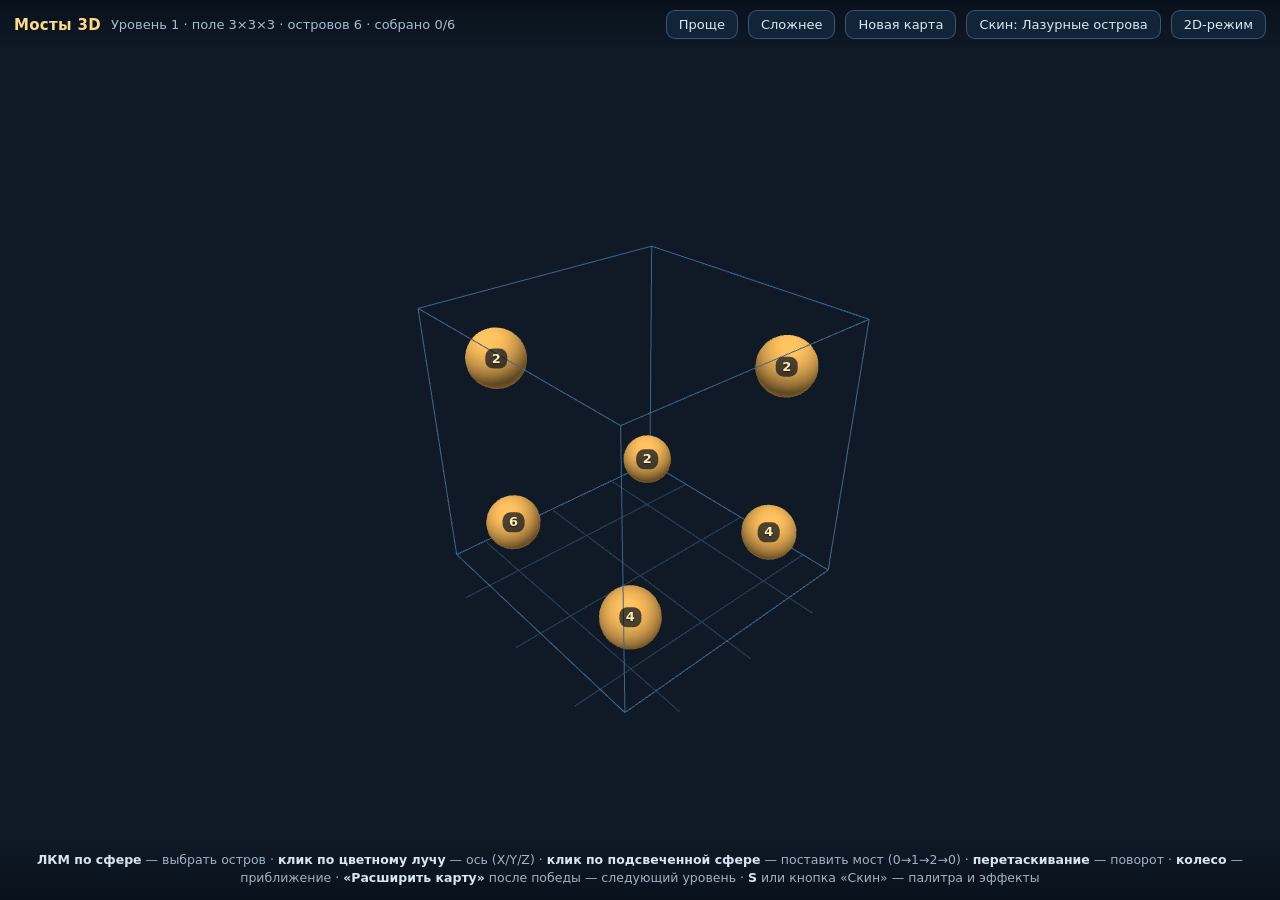
==== 3d.html @ b6498384 "add 3d mode" ====
<!DOCTYPE html>
<html lang="ru">
<head>
<meta charset="utf-8">
<meta name="viewport" content="width=device-width, initial-scale=1.0, maximum-scale=1.0, user-scalable=no">
<title>Мосты 3D — каркас</title>
<style>
  :root { color-scheme: dark; }

  * { box-sizing: border-box; }

  html, body {
    margin: 0;
    height: 100%;
    overflow: hidden;
    background: #0b1622;
    color: #e9eef5;
    font-family: "Segoe UI", system-ui, -apple-system, sans-serif;
  }

  #stage { position: fixed; inset: 0; }

  #gl {
    width: 100%;
    height: 100%;
    display: block;
    touch-action: none;
    cursor: grab;
  }

  #gl:active { cursor: grabbing; }

  #labels {
    position: absolute;
    inset: 0;
    pointer-events: none;
    overflow: hidden;
  }

  .label3d {
    position: absolute;
    left: 0;
    top: 0;
    min-width: 22px;
    padding: 1px 5px;
    border-radius: 8px;
    background: rgba(9, 18, 30, 0.72);
    color: #ffe9b8;
    font-size: 13px;
    font-weight: 700;
    line-height: 1.35;
    text-align: center;
    white-space: nowrap;
    text-shadow: 0 1px 2px rgba(0, 0, 0, 0.6);
    transition: color 0.15s ease, background 0.15s ease;
  }

  .label3d.done { color: #9df0b4; }

  .label3d.selected {
    color: #12202e;
    background: #ffe07a;
  }

  .label3d.candidate {
    color: #d9ecff;
    background: rgba(28, 74, 116, 0.85);
  }

  #hud {
    position: fixed;
    top: 0;
    left: 0;
    right: 0;
    display: flex;
    align-items: center;
    gap: 10px;
    flex-wrap: wrap;
    padding: 10px 14px;
    background: linear-gradient(180deg, rgba(8, 16, 27, 0.92), rgba(8, 16, 27, 0));
    pointer-events: none;
  }

  #hud .brand {
    font-size: 15px;
    font-weight: 700;
    letter-spacing: 0.3px;
    color: #ffd98a;
    pointer-events: auto;
  }

  #hud .status {
    font-size: 13px;
    color: #a8bccf;
    margin-right: auto;
    pointer-events: auto;
  }

  #hud button {
    pointer-events: auto;
    border: 1px solid rgba(140, 180, 220, 0.35);
    background: rgba(20, 40, 62, 0.85);
    color: #dbe8f5;
    font: inherit;
    font-size: 13px;
    padding: 6px 12px;
    border-radius: 9px;
    cursor: pointer;
    transition: background 0.15s ease, border-color 0.15s ease;
  }

  #hud button:hover {
    background: rgba(34, 66, 98, 0.95);
    border-color: rgba(160, 205, 245, 0.6);
  }

  #hint {
    position: fixed;
    left: 0;
    right: 0;
    bottom: 0;
    padding: 10px 14px 12px;
    font-size: 12.5px;
    line-height: 1.5;
    color: #9fb4c8;
    background: linear-gradient(0deg, rgba(8, 16, 27, 0.92), rgba(8, 16, 27, 0));
    text-align: center;
    pointer-events: none;
  }

  #hint b { color: #d6e6f5; }

  #banner {
    position: fixed;
    left: 50%;
    top: 50%;
    transform: translate(-50%, -50%);
    padding: 22px 34px;
    border-radius: 18px;
    background: rgba(16, 44, 34, 0.94);
    border: 1px solid rgba(120, 220, 160, 0.5);
    box-shadow: 0 18px 50px rgba(0, 0, 0, 0.5);
    text-align: center;
    transition: opacity 0.2s ease;
  }

  #banner .title {
    font-size: 26px;
    font-weight: 800;
    color: #9df0b4;
    margin-bottom: 6px;
  }

  #banner .sub { font-size: 13px; color: #b9d8c6; }

  #banner button {
    margin-top: 14px;
    padding: 9px 20px;
    border-radius: 10px;
    border: 1px solid rgba(120, 220, 160, 0.55);
    background: rgba(38, 96, 66, 0.9);
    color: #dcffe9;
    font: inherit;
    font-weight: 700;
    cursor: pointer;
  }

  #banner button:hover { background: rgba(52, 124, 86, 0.95); }

  #banner.hidden { opacity: 0; pointer-events: none; }

  /*
   * Панель скинов: карточки с названием, описанием и цветами палитры.
   * Названия и цвета подставляет game3d.js из renderer3d/skins.js.
   */
  #skin-panel {
    position: fixed;
    top: 58px;
    right: 14px;
    width: min(320px, calc(100vw - 28px));
    padding: 12px;
    display: flex;
    flex-direction: column;
    gap: 8px;
    border-radius: 14px;
    background: rgba(12, 24, 38, 0.96);
    border: 1px solid rgba(140, 180, 220, 0.35);
    box-shadow: 0 18px 46px rgba(0, 0, 0, 0.55);
    z-index: 5;
  }

  #skin-panel.hidden { display: none; }

  #skin-panel .panel-title {
    padding: 0 2px 2px;
    font-size: 11.5px;
    letter-spacing: 0.07em;
    text-transform: uppercase;
    color: #8fa6bb;
  }

  .skin-card {
    display: grid;
    grid-template-columns: 1fr auto;
    gap: 2px 10px;
    align-items: center;
    width: 100%;
    padding: 9px 11px;
    border-radius: 11px;
    border: 1px solid rgba(140, 180, 220, 0.22);
    background: rgba(19, 36, 55, 0.75);
    color: #dbe8f5;
    font: inherit;
    text-align: left;
    cursor: pointer;
    transition: background 0.15s ease, border-color 0.15s ease;
  }

  .skin-card:hover {
    background: rgba(30, 54, 80, 0.9);
    border-color: rgba(160, 205, 245, 0.5);
  }

  .skin-card.active {
    border-color: #ffd98a;
    background: rgba(38, 56, 74, 0.95);
    box-shadow: inset 0 0 0 1px rgba(255, 217, 138, 0.45);
  }

  .skin-card .skin-name { font-size: 13.5px; font-weight: 700; }

  .skin-card .skin-desc {
    grid-column: 1;
    font-size: 11.5px;
    color: #9fb4c8;
  }

  .skin-card .skin-swatches {
    grid-column: 2;
    grid-row: 1 / span 2;
    display: flex;
    gap: 4px;
  }

  .skin-card .skin-swatch {
    display: block;
    width: 12px;
    height: 26px;
    border-radius: 4px;
    border: 1px solid rgba(0, 0, 0, 0.35);
  }

  #skin-panel .panel-close {
    align-self: flex-end;
    padding: 5px 12px;
    border-radius: 9px;
    border: 1px solid rgba(140, 180, 220, 0.35);
    background: rgba(20, 40, 62, 0.85);
    color: #dbe8f5;
    font: inherit;
    font-size: 12.5px;
    cursor: pointer;
  }

  #skin-panel .panel-close:hover { background: rgba(34, 66, 98, 0.95); }

  #fallback {
    position: fixed;
    inset: 0;
    display: none;
    align-items: center;
    justify-content: center;
    padding: 30px;
    text-align: center;
    font-size: 15px;
    color: #f0b6b6;
    background: #140d0d;
  }
</style>
</head>
<body>

<div id="stage">
  <canvas id="gl"></canvas>
  <div id="labels"></div>
</div>

<div id="hud">
  <span class="brand">Мосты&nbsp;3D</span>
  <span class="status" id="status">…</span>
  <button id="btn-easier" type="button">Проще</button>
  <button id="btn-harder" type="button">Сложнее</button>
  <button id="btn-new" type="button">Новая карта</button>
  <button id="btn-skin" type="button" aria-haspopup="dialog" aria-expanded="false" aria-controls="skin-panel">Скин</button>
  <a href="index.html"><button type="button">2D-режим</button></a>
</div>

<div id="skin-panel" class="hidden" role="dialog" aria-label="Скин сцены" aria-hidden="true">
  <div class="panel-title">Скин сцены</div>

  <button class="skin-card" type="button" data-skin-id="default">
    <span class="skin-name">Лазурные острова</span>
    <span class="skin-swatches">
      <i class="skin-swatch"></i><i class="skin-swatch"></i><i class="skin-swatch"></i>
    </span>
    <span class="skin-desc">Классическая светлая лагуна</span>
  </button>

  <button class="skin-card" type="button" data-skin-id="night">
    <span class="skin-name">Лунная ночь</span>
    <span class="skin-swatches">
      <i class="skin-swatch"></i><i class="skin-swatch"></i><i class="skin-swatch"></i>
    </span>
    <span class="skin-desc">Тёмная вода и серебряные мосты</span>
  </button>

  <button class="skin-card" type="button" data-skin-id="experimental">
    <span class="skin-name">Дикие биомы</span>
    <span class="skin-swatches">
      <i class="skin-swatch"></i><i class="skin-swatch"></i><i class="skin-swatch"></i>
    </span>
    <span class="skin-desc">Эксперимент: биомы островов и пыльца</span>
  </button>

  <button class="panel-close" type="button" data-skin-close>Закрыть</button>
</div>

<div id="hint">
  <b>ЛКМ по сфере</b> — выбрать остров · <b>клик по цветному лучу</b> — ось (X/Y/Z) ·
  <b>клик по подсвеченной сфере</b> — поставить мост (0→1→2→0) ·
  <b>перетаскивание</b> — поворот · <b>колесо</b> — приближение ·
  <b>«Расширить карту»</b> после победы — следующий уровень ·
  <b>S</b> или кнопка «Скин» — палитра и эффекты
</div>

<div id="banner" class="hidden">
  <div class="title">Готово!</div>
  <div class="sub" id="banner-sub">Все числа совпали, острова связаны.</div>
  <button id="btn-expand" type="button">Расширить карту</button>
</div>

<div id="fallback">
  Похоже, WebGL недоступен в этом браузере — 3D-каркас не запустился.
  <br>Попробуйте другой браузер или включите аппаратное ускорение.
</div>

<script src="logic3d/spike.js"></script>
<script src="logic3d/game.js"></script>
<script src="renderer3d/math.js"></script>
<script src="renderer3d/gl.js"></script>
<script src="renderer3d/camera.js"></script>
<script src="renderer3d/skins.js"></script>
<script src="renderer3d/effects3d.js"></script>
<script src="renderer3d/game3d.js"></script>
<script>
  (function () {
    "use strict";

    let app = null;

    try {
      app = new Bridges3DApp({
        canvas: document.getElementById("gl"),
        labelsEl: document.getElementById("labels"),
        statusEl: document.getElementById("status"),
        bannerEl: document.getElementById("banner"),
        bannerSubEl: document.getElementById("banner-sub"),
        skinButtonEl: document.getElementById("btn-skin"),
        skinPanelEl: document.getElementById("skin-panel"),
        size: 3
      });
    } catch (error) {
      console.error(error);
      document.getElementById("fallback").style.display = "flex";
      return;
    }

    document.getElementById("btn-new").addEventListener("click", function () {
      app.newLevel(app.size);
    });

    document.getElementById("btn-harder").addEventListener("click", function () {
      app.newLevel(Math.min(6, app.size + 1));
    });

    document.getElementById("btn-easier").addEventListener("click", function () {
      app.newLevel(Math.max(3, app.size - 1));
    });

    // Продолжение после победы: куб растёт, добавляются новые острова.
    document.getElementById("btn-expand").addEventListener("click", function () {
      app.expandLevel();
    });

    // Для отладки из консоли и будущих тестов.
    window.app3d = app;
  })();
</script>

</body>
</html>
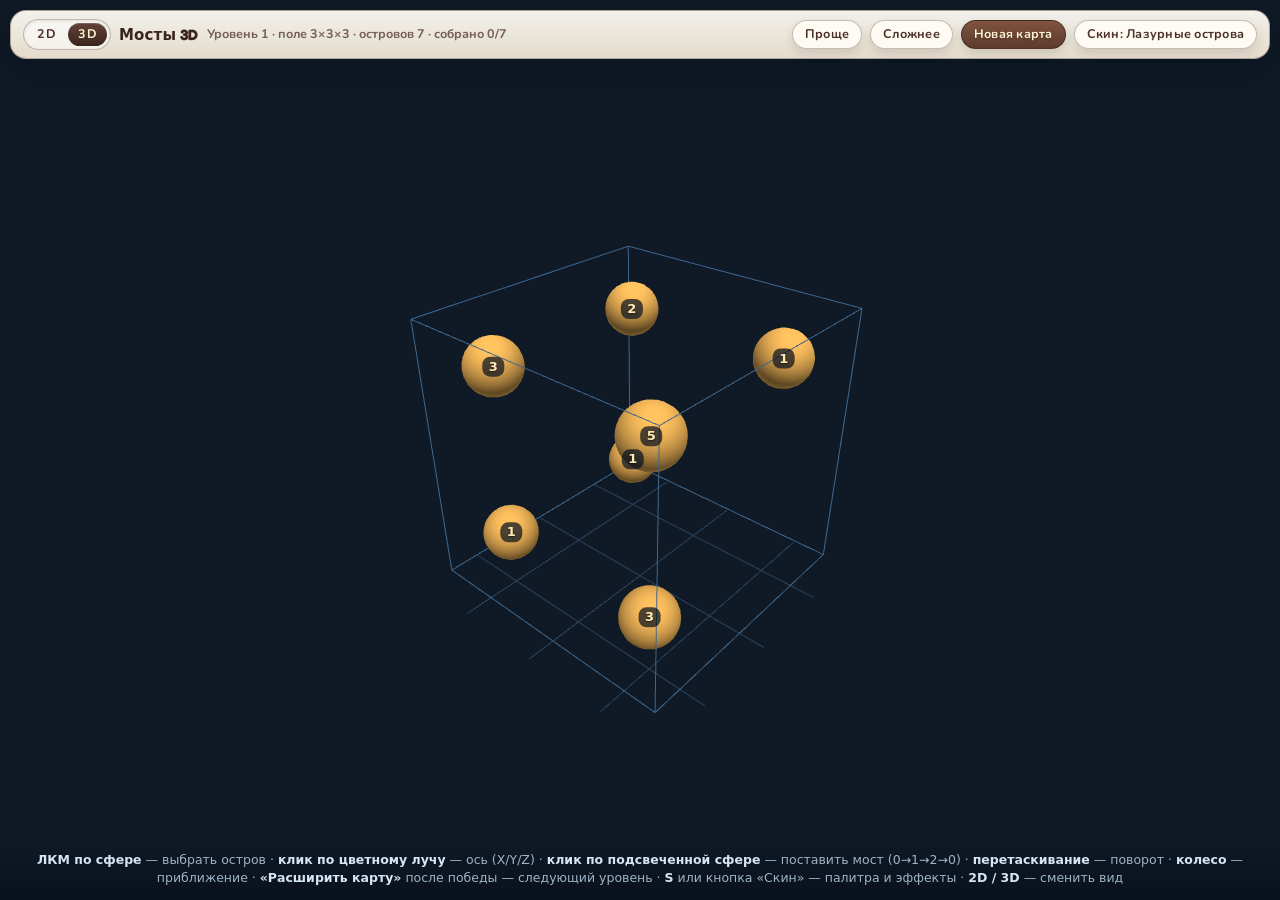
==== commit 55954992: "connect 3d and 2d and smth changes" ====
--- a/3d.html
+++ b/3d.html
@@ -3,7 +3,10 @@
 <head>
 <meta charset="utf-8">
 <meta name="viewport" content="width=device-width, initial-scale=1.0, maximum-scale=1.0, user-scalable=no">
-<title>Мосты 3D — каркас</title>
+<title>Мосты 3D — объёмные мосты</title>
+<link rel="preconnect" href="https://fonts.googleapis.com">
+<link rel="preconnect" href="https://fonts.gstatic.com" crossorigin>
+<link href="https://fonts.googleapis.com/css2?family=Fredoka:wght@500;600;700&family=Nunito:wght@400;700&display=swap" rel="stylesheet">
 <style>
   :root { color-scheme: dark; }
 
@@ -29,6 +32,9 @@
   }
 
   #gl:active { cursor: grabbing; }
+
+  /* Пока идёт генерация в Worker, поле остаётся на экране. */
+  body[data-pending="1"] #gl { cursor: progress; }
 
   #labels {
     position: absolute;
@@ -67,52 +73,7 @@
     background: rgba(28, 74, 116, 0.85);
   }
 
-  #hud {
-    position: fixed;
-    top: 0;
-    left: 0;
-    right: 0;
-    display: flex;
-    align-items: center;
-    gap: 10px;
-    flex-wrap: wrap;
-    padding: 10px 14px;
-    background: linear-gradient(180deg, rgba(8, 16, 27, 0.92), rgba(8, 16, 27, 0));
-    pointer-events: none;
-  }
-
-  #hud .brand {
-    font-size: 15px;
-    font-weight: 700;
-    letter-spacing: 0.3px;
-    color: #ffd98a;
-    pointer-events: auto;
-  }
-
-  #hud .status {
-    font-size: 13px;
-    color: #a8bccf;
-    margin-right: auto;
-    pointer-events: auto;
-  }
-
-  #hud button {
-    pointer-events: auto;
-    border: 1px solid rgba(140, 180, 220, 0.35);
-    background: rgba(20, 40, 62, 0.85);
-    color: #dbe8f5;
-    font: inherit;
-    font-size: 13px;
-    padding: 6px 12px;
-    border-radius: 9px;
-    cursor: pointer;
-    transition: background 0.15s ease, border-color 0.15s ease;
-  }
-
-  #hud button:hover {
-    background: rgba(34, 66, 98, 0.95);
-    border-color: rgba(160, 205, 245, 0.6);
-  }
+  /* Верхняя панель HUD и переключатель 2D/3D — в hud/hud.css. */
 
   #hint {
     position: fixed;
@@ -277,8 +238,9 @@
     background: #140d0d;
   }
 </style>
+<link rel="stylesheet" href="hud/hud.css">
 </head>
-<body>
+<body data-hud="overlay" data-mode="3d">
 
 <div id="stage">
   <canvas id="gl"></canvas>
@@ -286,13 +248,13 @@
 </div>
 
 <div id="hud">
+  <div class="mode-switch-slot" id="modeSwitch"></div>
   <span class="brand">Мосты&nbsp;3D</span>
   <span class="status" id="status">…</span>
-  <button id="btn-easier" type="button">Проще</button>
-  <button id="btn-harder" type="button">Сложнее</button>
-  <button id="btn-new" type="button">Новая карта</button>
-  <button id="btn-skin" type="button" aria-haspopup="dialog" aria-expanded="false" aria-controls="skin-panel">Скин</button>
-  <a href="index.html"><button type="button">2D-режим</button></a>
+  <button id="btn-easier" class="hud-btn" type="button">Проще</button>
+  <button id="btn-harder" class="hud-btn" type="button">Сложнее</button>
+  <button id="btn-new" class="hud-btn is-primary" type="button">Новая карта</button>
+  <button id="btn-skin" class="hud-btn" type="button" aria-haspopup="dialog" aria-expanded="false" aria-controls="skin-panel">Скин</button>
 </div>
 
 <div id="skin-panel" class="hidden" role="dialog" aria-label="Скин сцены" aria-hidden="true">
@@ -330,7 +292,8 @@
   <b>клик по подсвеченной сфере</b> — поставить мост (0→1→2→0) ·
   <b>перетаскивание</b> — поворот · <b>колесо</b> — приближение ·
   <b>«Расширить карту»</b> после победы — следующий уровень ·
-  <b>S</b> или кнопка «Скин» — палитра и эффекты
+  <b>S</b> или кнопка «Скин» — палитра и эффекты ·
+  <b>2D / 3D</b> — сменить вид
 </div>
 
 <div id="banner" class="hidden">
@@ -345,16 +308,28 @@
 </div>
 
 <script src="logic3d/spike.js"></script>
+<script src="logic3d/generator.js"></script>
 <script src="logic3d/game.js"></script>
 <script src="renderer3d/math.js"></script>
 <script src="renderer3d/gl.js"></script>
 <script src="renderer3d/camera.js"></script>
 <script src="renderer3d/skins.js"></script>
 <script src="renderer3d/effects3d.js"></script>
+<script src="renderer3d/input.js"></script>
 <script src="renderer3d/game3d.js"></script>
+<script src="hud/hud.js"></script>
 <script>
   (function () {
     "use strict";
+
+    /*
+     * Общий HUD: переключатель 2D/3D и отметка текущего режима на <body>.
+     * Ставим до создания приложения, чтобы панель была на месте сразу.
+     */
+    if (window.BridgesHUD) {
+      window.BridgesHUD.applyMode("3d");
+      window.BridgesHUD.mountSwitch("#modeSwitch", "3d");
+    }
 
     let app = null;
 
@@ -375,22 +350,48 @@
       return;
     }
 
+    /*
+     * Уровни запрашиваются через requestLevel: поле подбирается в Worker,
+     * поэтому кнопки не замораживают страницу на больших размерах.
+     */
     document.getElementById("btn-new").addEventListener("click", function () {
-      app.newLevel(app.size);
+      app.requestLevel(app.size);
     });
 
     document.getElementById("btn-harder").addEventListener("click", function () {
-      app.newLevel(Math.min(6, app.size + 1));
+      app.requestLevel(Math.min(6, app.size + 1));
     });
 
     document.getElementById("btn-easier").addEventListener("click", function () {
-      app.newLevel(Math.max(3, app.size - 1));
+      app.requestLevel(Math.max(3, app.size - 1));
     });
 
     // Продолжение после победы: куб растёт, добавляются новые острова.
     document.getElementById("btn-expand").addEventListener("click", function () {
+      // Ошибка расширения уже пишется в статус самим приложением.
       app.expandLevel();
     });
+
+    /*
+     * Панель скинов всегда раскрывается под HUD: на узких экранах
+     * верхняя панель переносится на вторую строку и становится выше.
+     */
+    (function () {
+      const bar = document.getElementById("hud");
+      const panel = document.getElementById("skin-panel");
+      const skinButton = document.getElementById("btn-skin");
+
+      if (!bar || !panel) return;
+
+      const placePanel = function () {
+        panel.style.top =
+          Math.round(bar.getBoundingClientRect().bottom + 8) + "px";
+      };
+
+      if (skinButton) skinButton.addEventListener("click", placePanel);
+
+      window.addEventListener("resize", placePanel);
+    })();
 
     // Для отладки из консоли и будущих тестов.
     window.app3d = app;
--- a/hud/hud.css
+++ b/hud/hud.css
@@ -0,0 +1,573 @@
+/*
+ * Общий HUD «Мостов».
+ *
+ * Здесь только две вещи:
+ *
+ *   1. Переключатель режимов 2D / 3D — он одинаковый на обеих страницах
+ *      и опирается на общую палитру из style.css (дерево, золото, пергамент).
+ *   2. Оформление верхней панели 3D-страницы, где HUD лежит поверх WebGL-сцены.
+ *      Эти правила включаются атрибутом body[data-hud="overlay"], поэтому
+ *      2D-вёрстку они не задевают.
+ *
+ * Ночной и экспериментальный скины дают свои варианты — как в style.css.
+ */
+
+/* =========================================================
+   ПЕРЕКЛЮЧАТЕЛЬ 2D / 3D
+   ========================================================= */
+
+.mode-switch {
+    display: inline-flex;
+    align-items: center;
+    gap: 2px;
+
+    padding: 3px;
+
+    border: 1px solid rgba(98, 66, 56, 0.35);
+    border-radius: 999px;
+
+    background: rgba(255, 253, 247, 0.82);
+
+    box-shadow: 0 4px 10px rgba(58, 36, 29, 0.14);
+
+    /* HUD 3D-страницы отключает мышь на панели, переключатель — исключение. */
+    pointer-events: auto;
+}
+
+.mode-switch-option {
+    position: relative;
+
+    display: inline-flex;
+    align-items: center;
+    justify-content: center;
+
+    min-width: 38px;
+    padding: 5px 10px;
+
+    border-radius: 999px;
+
+    color: #4b3027;
+
+    font: 700 12.5px/1 "Nunito", sans-serif;
+    letter-spacing: 0.04em;
+    text-decoration: none;
+
+    transition:
+        background 160ms ease,
+        color 160ms ease,
+        transform 160ms ease;
+}
+
+.mode-switch-option:hover {
+    background: rgba(245, 158, 11, 0.16);
+}
+
+.mode-switch-option.is-active {
+    background: linear-gradient(180deg, #624238, #3a241d);
+
+    color: #fff3d6;
+
+    box-shadow: inset 0 1px 0 rgba(255, 255, 255, 0.18);
+}
+
+.mode-switch-option:active {
+    transform: translateY(1px);
+}
+
+.mode-switch-option:focus-visible {
+    outline: 3px solid #fcd34d;
+    outline-offset: 2px;
+}
+
+.mode-switch-label {
+    pointer-events: none;
+}
+
+/* Точка у режима, в котором играли в прошлый раз. */
+.mode-switch-dot {
+    position: absolute;
+    top: 4px;
+    right: 5px;
+
+    width: 5px;
+    height: 5px;
+
+    border-radius: 50%;
+
+    background: #f59e0b;
+}
+
+.mode-switch-option.is-active .mode-switch-dot {
+    background: #fcd34d;
+}
+
+/* Место под переключатель в шапке 2D-страницы. */
+.game-header .mode-switch-slot {
+    position: absolute;
+    top: 14px;
+    left: 16px;
+
+    z-index: 2;
+}
+
+body[data-skin="night"] .mode-switch {
+    border-color: rgba(148, 163, 184, 0.35);
+
+    background: rgba(15, 23, 42, 0.85);
+}
+
+body[data-skin="night"] .mode-switch-option {
+    color: #cbd5e1;
+}
+
+body[data-skin="night"] .mode-switch-option:hover {
+    background: rgba(148, 163, 184, 0.18);
+}
+
+body[data-skin="night"] .mode-switch-option.is-active {
+    background: linear-gradient(180deg, #e2e8f0, #cbd5e1);
+
+    color: #0f172a;
+}
+
+body[data-skin="experimental"] .mode-switch {
+    border-color: rgba(180, 83, 9, 0.45);
+
+    background: rgba(255, 251, 235, 0.9);
+}
+
+body[data-skin="experimental"] .mode-switch-option.is-active {
+    background: linear-gradient(180deg, #b45309, #92400e);
+}
+
+
+/* =========================================================
+   HUD ПОВЕРХ 3D-СЦЕНЫ
+   ========================================================= */
+
+body[data-hud="overlay"] #hud {
+    position: fixed;
+    top: 10px;
+    left: 10px;
+    right: 10px;
+
+    z-index: 4;
+
+    display: flex;
+    align-items: center;
+    gap: 8px;
+    flex-wrap: wrap;
+
+    padding: 8px 12px;
+
+    border: 1.5px solid rgba(98, 66, 56, 0.42);
+    border-radius: 16px;
+
+    background:
+        linear-gradient(
+            180deg,
+            rgba(255, 253, 247, 0.95),
+            rgba(251, 241, 222, 0.9)
+        );
+
+    box-shadow: 0 12px 28px rgba(6, 16, 26, 0.38);
+
+    color: #4b3027;
+
+    pointer-events: none;
+}
+
+body[data-hud="overlay"] #hud .brand {
+    font-family: "Fredoka", "Segoe UI", system-ui, sans-serif;
+    font-size: 15px;
+    font-weight: 700;
+    letter-spacing: 0.01em;
+
+    color: #3a241d;
+
+    pointer-events: auto;
+}
+
+body[data-hud="overlay"] #hud .status {
+    margin-right: auto;
+
+    font: 700 12.5px/1.35 "Nunito", "Segoe UI", system-ui, sans-serif;
+
+    color: #765e52;
+
+    pointer-events: auto;
+}
+
+body[data-hud="overlay"] .hud-btn {
+    display: inline-flex;
+    align-items: center;
+    gap: 6px;
+
+    padding: 7px 12px;
+
+    border: 1px solid rgba(98, 66, 56, 0.35);
+    border-radius: 999px;
+
+    background: rgba(255, 253, 247, 0.9);
+
+    color: #4b3027;
+
+    font: 700 12.5px/1 "Nunito", "Segoe UI", system-ui, sans-serif;
+    letter-spacing: 0.02em;
+
+    cursor: pointer;
+
+    box-shadow: 0 4px 10px rgba(58, 36, 29, 0.14);
+
+    pointer-events: auto;
+
+    transition:
+        transform 160ms ease,
+        background 160ms ease,
+        box-shadow 160ms ease;
+}
+
+body[data-hud="overlay"] .hud-btn:hover {
+    transform: translateY(-1px);
+
+    background: #fffdf7;
+
+    box-shadow: 0 7px 16px rgba(58, 36, 29, 0.2);
+}
+
+body[data-hud="overlay"] .hud-btn:active {
+    transform: translateY(0);
+}
+
+body[data-hud="overlay"] .hud-btn:focus-visible {
+    outline: 3px solid #fcd34d;
+    outline-offset: 2px;
+}
+
+body[data-hud="overlay"] .hud-btn.is-primary {
+    border-color: rgba(35, 24, 19, 0.5);
+
+    background: linear-gradient(180deg, #80543f, #5c3b2f);
+
+    color: #fff3d6;
+
+    text-shadow: 0 1px 2px rgba(35, 24, 19, 0.45);
+}
+
+body[data-hud="overlay"] .hud-btn.is-primary:hover {
+    background: linear-gradient(180deg, #9a6b4f, #704936);
+}
+
+/* На пергаментной панели переключателю нужен лёгкий «вдавленный» вид. */
+body[data-hud="overlay"] .mode-switch {
+    background: rgba(255, 255, 255, 0.55);
+
+    box-shadow: inset 0 1px 3px rgba(58, 36, 29, 0.12);
+}
+
+/* ---------- ночной скин ---------- */
+
+body[data-hud="overlay"][data-skin="night"] #hud {
+    border-color: rgba(148, 163, 184, 0.35);
+
+    background:
+        linear-gradient(
+            180deg,
+            rgba(30, 41, 59, 0.96),
+            rgba(15, 23, 42, 0.92)
+        );
+
+    color: #e2e8f0;
+}
+
+body[data-hud="overlay"][data-skin="night"] #hud .brand {
+    color: #f8fafc;
+}
+
+body[data-hud="overlay"][data-skin="night"] #hud .status {
+    color: #cbd5e1;
+}
+
+body[data-hud="overlay"][data-skin="night"] .hud-btn {
+    border-color: rgba(148, 163, 184, 0.35);
+
+    background: rgba(30, 41, 59, 0.9);
+
+    color: #e2e8f0;
+
+    box-shadow: 0 4px 10px rgba(0, 0, 0, 0.35);
+}
+
+body[data-hud="overlay"][data-skin="night"] .hud-btn:hover {
+    background: rgba(51, 65, 85, 0.95);
+
+    box-shadow: 0 7px 16px rgba(0, 0, 0, 0.45);
+}
+
+body[data-hud="overlay"][data-skin="night"] .hud-btn.is-primary {
+    border-color: rgba(148, 163, 184, 0.45);
+
+    background: linear-gradient(180deg, #334155, #1e293b);
+
+    color: #f8fafc;
+}
+
+/* ---------- экспериментальный скин ---------- */
+
+body[data-hud="overlay"][data-skin="experimental"] #hud {
+    border-color: rgba(180, 83, 9, 0.45);
+
+    background:
+        linear-gradient(
+            180deg,
+            rgba(255, 251, 235, 0.97),
+            rgba(254, 243, 199, 0.93)
+        );
+}
+
+body[data-hud="overlay"][data-skin="experimental"] #hud .brand {
+    color: #7c2d12;
+}
+
+body[data-hud="overlay"][data-skin="experimental"] .hud-btn.is-primary {
+    border-color: rgba(120, 53, 15, 0.5);
+
+    background: linear-gradient(180deg, #b45309, #92400e);
+}
+
+
+/* =========================================================
+   ОСТАЛЬНОЕ ОФОРМЛЕНИЕ 3D-СТРАНИЦЫ В ТОЙ ЖЕ ПАЛИТРЕ
+   ========================================================= */
+
+body[data-hud="overlay"] #banner {
+    border: 2px solid rgba(139, 98, 83, 0.55);
+
+    background:
+        linear-gradient(
+            180deg,
+            rgba(255, 253, 247, 0.97),
+            rgba(243, 227, 196, 0.96)
+        );
+
+    color: #4b3027;
+
+    box-shadow: 0 24px 60px rgba(3, 10, 18, 0.55);
+}
+
+body[data-hud="overlay"] #banner .title {
+    font-family: "Fredoka", "Segoe UI", system-ui, sans-serif;
+
+    color: #3f783d;
+}
+
+body[data-hud="overlay"] #banner .sub {
+    color: #765e52;
+}
+
+body[data-hud="overlay"] #banner button {
+    border: 1px solid rgba(35, 24, 19, 0.45);
+
+    background: linear-gradient(180deg, #80543f, #5c3b2f);
+
+    color: #fff3d6;
+
+    text-shadow: 0 1px 2px rgba(35, 24, 19, 0.45);
+
+    box-shadow:
+        0 5px 0 rgba(45, 30, 22, 0.35),
+        0 12px 22px rgba(20, 12, 8, 0.3);
+}
+
+body[data-hud="overlay"] #banner button:hover {
+    background: linear-gradient(180deg, #9a6b4f, #704936);
+}
+
+body[data-hud="overlay"] #skin-panel {
+    top: 70px;
+
+    border: 1.5px solid rgba(98, 66, 56, 0.45);
+
+    background:
+        linear-gradient(
+            180deg,
+            rgba(255, 253, 247, 0.98),
+            rgba(247, 236, 214, 0.97)
+        );
+
+    color: #3b2923;
+
+    box-shadow: 0 24px 50px rgba(4, 12, 20, 0.5);
+}
+
+body[data-hud="overlay"] #skin-panel .panel-title {
+    color: #765e52;
+}
+
+body[data-hud="overlay"] .skin-card {
+    border-color: rgba(98, 66, 56, 0.28);
+
+    background: rgba(255, 255, 255, 0.6);
+
+    color: #3b2923;
+}
+
+body[data-hud="overlay"] .skin-card:hover {
+    border-color: rgba(245, 158, 11, 0.6);
+
+    background: #fffdf7;
+}
+
+body[data-hud="overlay"] .skin-card.active {
+    border-color: #f59e0b;
+
+    background: rgba(254, 243, 199, 0.9);
+
+    box-shadow: inset 0 0 0 1px rgba(245, 158, 11, 0.45);
+}
+
+body[data-hud="overlay"] .skin-card .skin-desc {
+    color: #765e52;
+}
+
+body[data-hud="overlay"] .skin-card .skin-swatch {
+    border-color: rgba(58, 36, 29, 0.35);
+}
+
+body[data-hud="overlay"] #skin-panel .panel-close {
+    border: 1px solid rgba(98, 66, 56, 0.35);
+
+    background: rgba(255, 253, 247, 0.9);
+
+    color: #4b3027;
+}
+
+body[data-hud="overlay"] #skin-panel .panel-close:hover {
+    background: #fffdf7;
+}
+
+/* ---------- ночная панель победы и скинов ---------- */
+
+body[data-hud="overlay"][data-skin="night"] #banner {
+    border-color: rgba(148, 163, 184, 0.4);
+
+    background:
+        linear-gradient(
+            180deg,
+            rgba(30, 41, 59, 0.97),
+            rgba(15, 23, 42, 0.95)
+        );
+
+    color: #e2e8f0;
+}
+
+body[data-hud="overlay"][data-skin="night"] #banner .title {
+    color: #a7f3d0;
+}
+
+body[data-hud="overlay"][data-skin="night"] #banner .sub {
+    color: #cbd5e1;
+}
+
+body[data-hud="overlay"][data-skin="night"] #banner button {
+    border-color: rgba(148, 163, 184, 0.45);
+
+    background: linear-gradient(180deg, #334155, #1e293b);
+
+    color: #f8fafc;
+}
+
+body[data-hud="overlay"][data-skin="night"] #skin-panel {
+    border-color: rgba(148, 163, 184, 0.35);
+
+    background:
+        linear-gradient(
+            180deg,
+            rgba(30, 41, 59, 0.98),
+            rgba(15, 23, 42, 0.97)
+        );
+
+    color: #e2e8f0;
+}
+
+body[data-hud="overlay"][data-skin="night"] #skin-panel .panel-title {
+    color: #94a3b8;
+}
+
+body[data-hud="overlay"][data-skin="night"] .skin-card {
+    border-color: rgba(148, 163, 184, 0.25);
+
+    background: rgba(51, 65, 85, 0.6);
+
+    color: #e2e8f0;
+}
+
+body[data-hud="overlay"][data-skin="night"] .skin-card:hover {
+    border-color: rgba(203, 213, 225, 0.55);
+
+    background: rgba(51, 65, 85, 0.85);
+}
+
+body[data-hud="overlay"][data-skin="night"] .skin-card.active {
+    border-color: #fcd34d;
+
+    background: rgba(51, 65, 85, 0.9);
+}
+
+body[data-hud="overlay"][data-skin="night"] .skin-card .skin-desc {
+    color: #94a3b8;
+}
+
+body[data-hud="overlay"][data-skin="night"] #skin-panel .panel-close {
+    border-color: rgba(148, 163, 184, 0.35);
+
+    background: rgba(30, 41, 59, 0.9);
+
+    color: #e2e8f0;
+}
+
+
+/* =========================================================
+   УЗКИЕ ЭКРАНЫ
+   ========================================================= */
+
+/*
+ * Марка «Мосты 3D» уступает место кнопкам: на средней ширине панель
+ * иначе переносится на вторую строку и закрывает часть сцены.
+ */
+@media (max-width: 1100px) {
+    body[data-hud="overlay"] #hud .brand {
+        display: none;
+    }
+}
+
+@media (max-width: 700px) {
+    .game-header .mode-switch-slot {
+        top: 10px;
+        left: 10px;
+    }
+
+    .mode-switch-option {
+        min-width: 34px;
+        padding: 5px 8px;
+    }
+
+    body[data-hud="overlay"] #hud {
+        gap: 8px;
+
+        padding: 7px 10px;
+    }
+
+    body[data-hud="overlay"] .hud-btn {
+        padding: 6px 10px;
+    }
+}
+
+@media (max-width: 430px) {
+    .mode-switch-option {
+        min-width: 28px;
+        padding: 4px 6px;
+
+        font-size: 11.5px;
+    }
+}
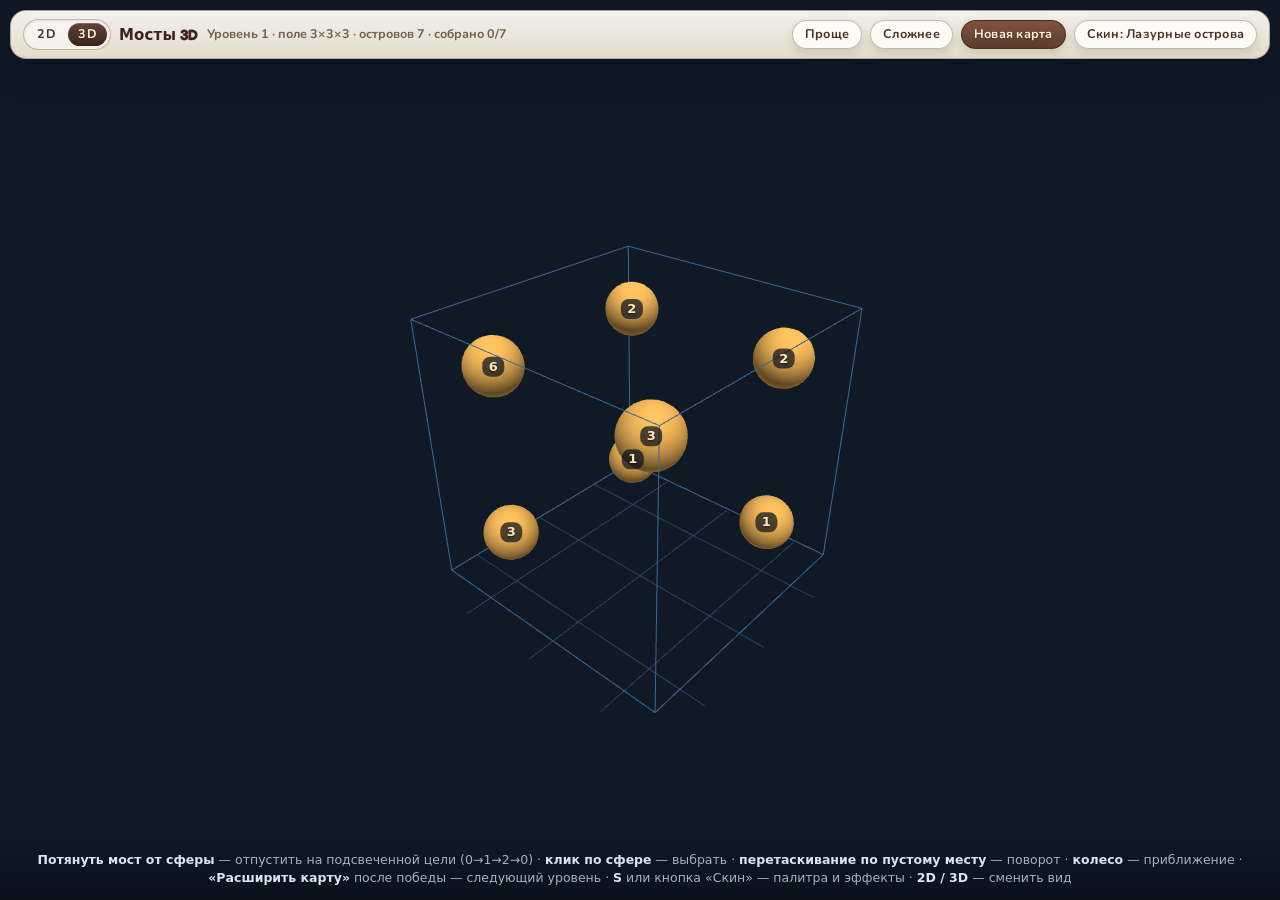
==== commit a18c7c69: "fix camera in 3d mode" ====
--- a/3d.html
+++ b/3d.html
@@ -288,9 +288,9 @@
 </div>
 
 <div id="hint">
-  <b>ЛКМ по сфере</b> — выбрать остров · <b>клик по цветному лучу</b> — ось (X/Y/Z) ·
-  <b>клик по подсвеченной сфере</b> — поставить мост (0→1→2→0) ·
-  <b>перетаскивание</b> — поворот · <b>колесо</b> — приближение ·
+  <b>Потянуть мост от сферы</b> — отпустить на подсвеченной цели (0→1→2→0) ·
+  <b>клик по сфере</b> — выбрать · <b>перетаскивание по пустому месту</b> — поворот ·
+  <b>колесо</b> — приближение ·
   <b>«Расширить карту»</b> после победы — следующий уровень ·
   <b>S</b> или кнопка «Скин» — палитра и эффекты ·
   <b>2D / 3D</b> — сменить вид
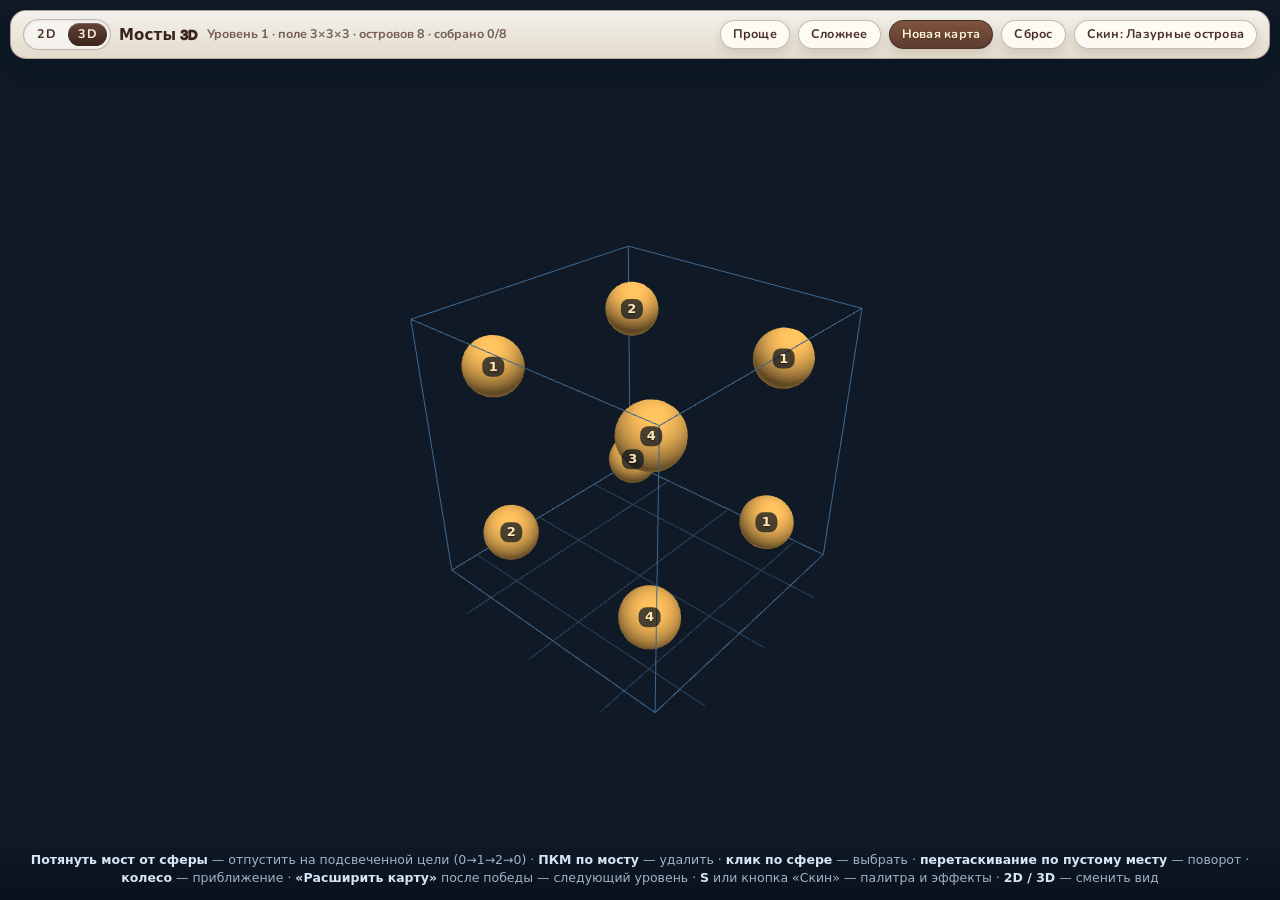
==== commit 6b72d2a5: "add fixed-map mode" ====
--- a/3d.html
+++ b/3d.html
@@ -254,6 +254,7 @@
   <button id="btn-easier" class="hud-btn" type="button">Проще</button>
   <button id="btn-harder" class="hud-btn" type="button">Сложнее</button>
   <button id="btn-new" class="hud-btn is-primary" type="button">Новая карта</button>
+  <button id="btn-clear" class="hud-btn" type="button" title="Сбросить все мосты" aria-label="Сбросить все мосты">Сброс</button>
   <button id="btn-skin" class="hud-btn" type="button" aria-haspopup="dialog" aria-expanded="false" aria-controls="skin-panel">Скин</button>
 </div>
 
@@ -289,7 +290,8 @@
 
 <div id="hint">
   <b>Потянуть мост от сферы</b> — отпустить на подсвеченной цели (0→1→2→0) ·
-  <b>клик по сфере</b> — выбрать · <b>перетаскивание по пустому месту</b> — поворот ·
+  <b>ПКМ по мосту</b> — удалить · <b>клик по сфере</b> — выбрать ·
+  <b>перетаскивание по пустому месту</b> — поворот ·
   <b>колесо</b> — приближение ·
   <b>«Расширить карту»</b> после победы — следующий уровень ·
   <b>S</b> или кнопка «Скин» — палитра и эффекты ·
@@ -354,20 +356,56 @@
      * Уровни запрашиваются через requestLevel: поле подбирается в Worker,
      * поэтому кнопки не замораживают страницу на больших размерах.
      */
+    const clearButton = document.getElementById("btn-clear");
+    let clearArmed = false;
+    let clearTimer = 0;
+
+    const disarmClear = function () {
+      clearArmed = false;
+      clearButton.textContent = "Сброс";
+      clearButton.classList.remove("is-danger");
+
+      if (clearTimer) {
+        clearTimeout(clearTimer);
+        clearTimer = 0;
+      }
+    };
+
+    // Сброс всех мостов спрашивает подтверждение вторым кликом: уровень
+    // остаётся тем же, но расставленные связи пропадут.
+    clearButton.addEventListener("click", function () {
+      if (!clearArmed) {
+        clearArmed = true;
+        clearButton.textContent = "Точно?";
+        clearButton.classList.add("is-danger");
+        clearTimer = setTimeout(disarmClear, 4000);
+        return;
+      }
+
+      disarmClear();
+      app.clearBridges();
+    });
+
+    const requestLevel = function (size) {
+      disarmClear();
+      app.requestLevel(size);
+    };
+
     document.getElementById("btn-new").addEventListener("click", function () {
-      app.requestLevel(app.size);
+      requestLevel(app.size);
     });
 
     document.getElementById("btn-harder").addEventListener("click", function () {
-      app.requestLevel(Math.min(6, app.size + 1));
+      requestLevel(Math.min(6, app.size + 1));
     });
 
     document.getElementById("btn-easier").addEventListener("click", function () {
-      app.requestLevel(Math.max(3, app.size - 1));
+      requestLevel(Math.max(3, app.size - 1));
     });
 
     // Продолжение после победы: куб растёт, добавляются новые острова.
     document.getElementById("btn-expand").addEventListener("click", function () {
+      disarmClear();
       // Ошибка расширения уже пишется в статус самим приложением.
       app.expandLevel();
     });
--- a/hud/hud.css
+++ b/hud/hud.css
@@ -335,6 +335,45 @@
     background: linear-gradient(180deg, #b45309, #92400e);
 }
 
+/* Подтверждение сброса мостов: после первого клика кнопка становится красной. */
+body[data-hud="overlay"] .hud-btn.is-danger {
+    border-color: rgba(150, 40, 40, 0.55);
+
+    background: linear-gradient(180deg, #b23a3a, #8a2626);
+
+    color: #fff1ec;
+
+    text-shadow: 0 1px 2px rgba(45, 12, 12, 0.45);
+}
+
+body[data-hud="overlay"] .hud-btn.is-danger:hover {
+    background: linear-gradient(180deg, #c64a4a, #9b2d2d);
+}
+
+body[data-hud="overlay"][data-skin="night"] .hud-btn.is-danger {
+    border-color: rgba(248, 113, 113, 0.5);
+
+    background: linear-gradient(180deg, #7f1d1d, #5b1414);
+
+    color: #fee2e2;
+}
+
+body[data-hud="overlay"][data-skin="night"] .hud-btn.is-danger:hover {
+    background: linear-gradient(180deg, #991b1b, #6f1616);
+}
+
+body[data-hud="overlay"][data-skin="experimental"] .hud-btn.is-danger {
+    border-color: rgba(127, 29, 29, 0.55);
+
+    background: linear-gradient(180deg, #b91c1c, #7f1d1d);
+
+    color: #fff1ec;
+}
+
+body[data-hud="overlay"][data-skin="experimental"] .hud-btn.is-danger:hover {
+    background: linear-gradient(180deg, #dc2626, #991b1b);
+}
+
 
 /* =========================================================
    ОСТАЛЬНОЕ ОФОРМЛЕНИЕ 3D-СТРАНИЦЫ В ТОЙ ЖЕ ПАЛИТРЕ
